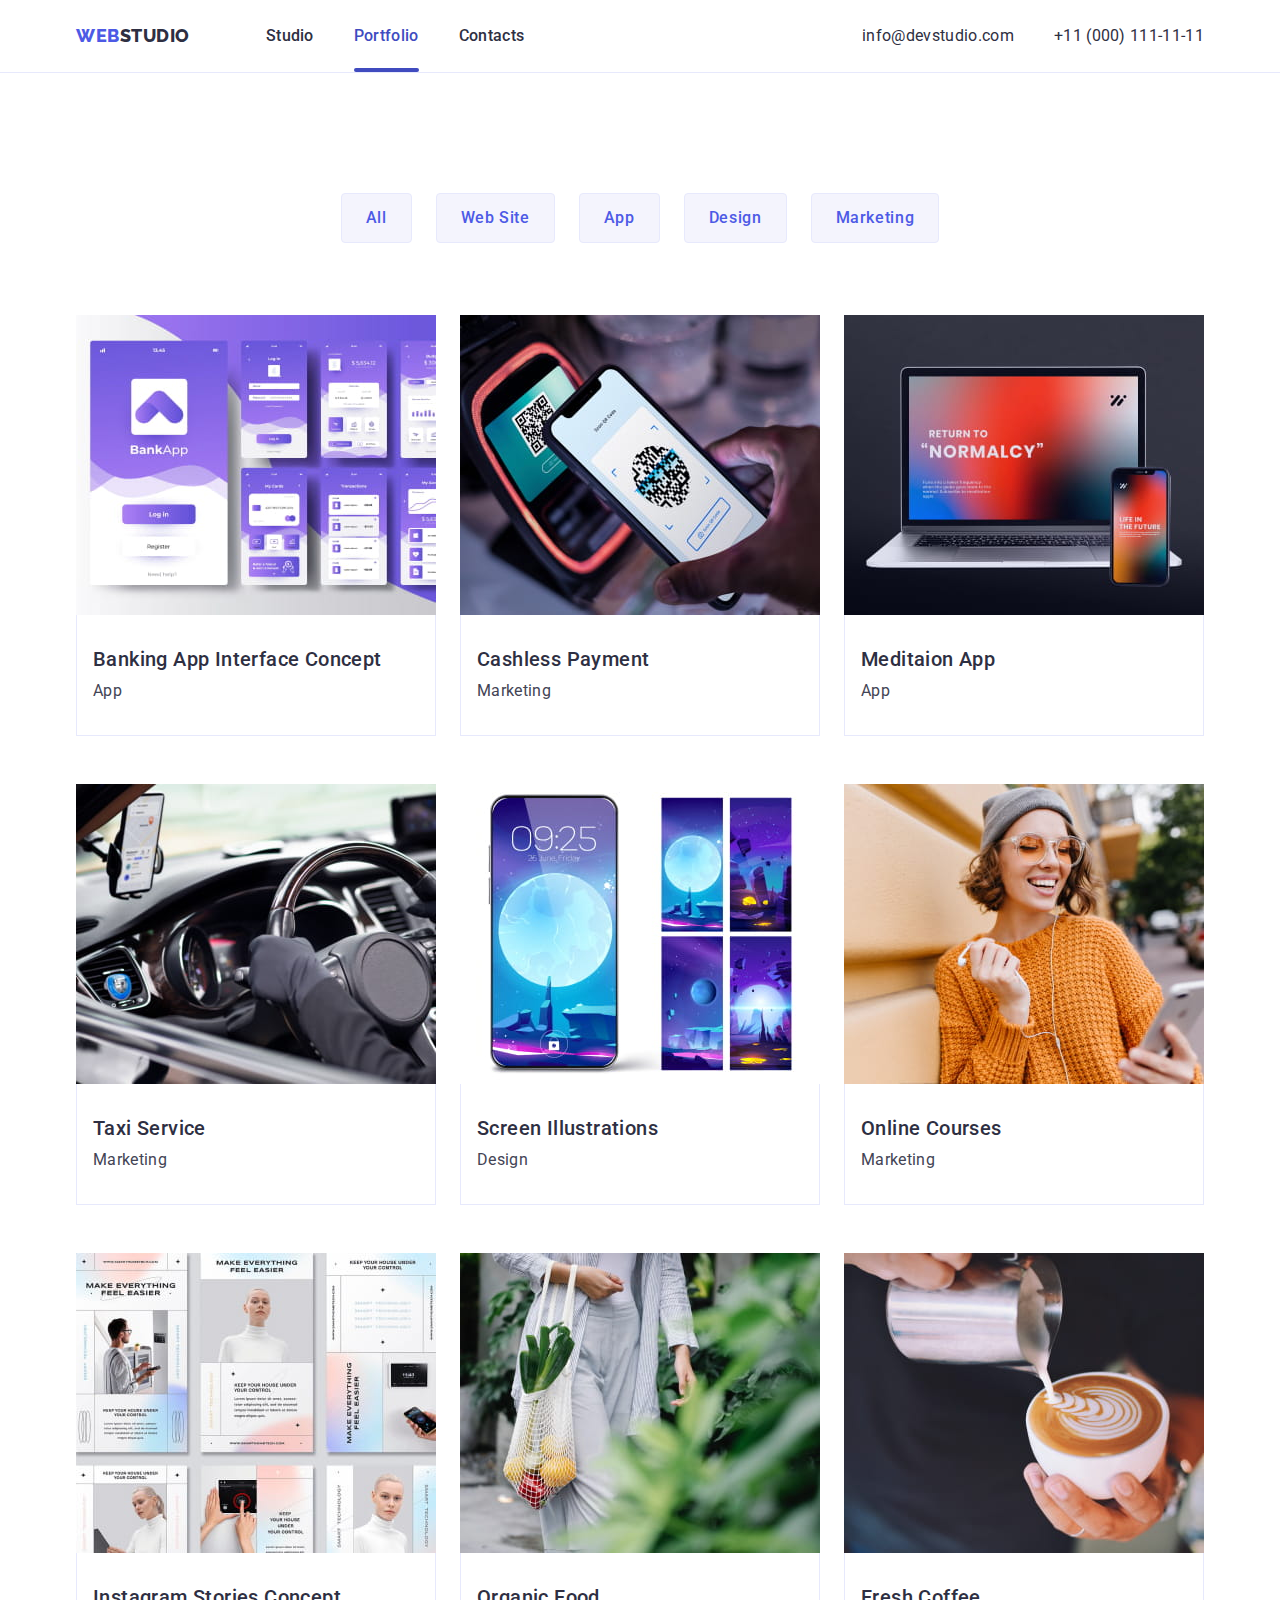
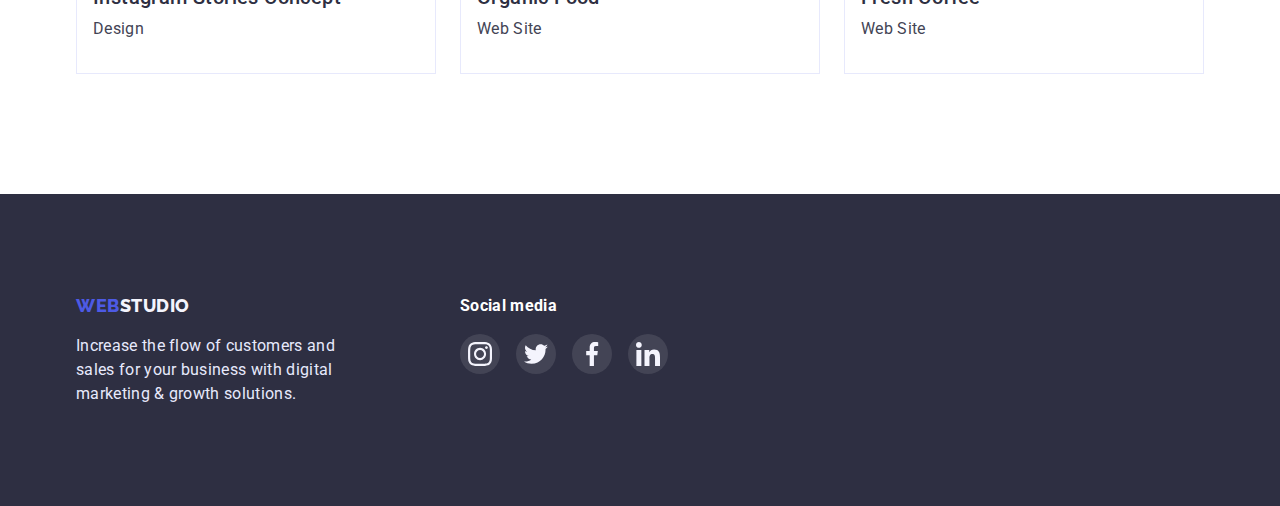
==== portfolio.html @ 81b615f2 "Initial commit" ====
<!DOCTYPE html>
<html lang="en">
  <head>
    <meta charset="UTF-8" />
    <meta http-equiv="X-UA-Compatible" content="IE=edge" />
    <meta name="viewport" content="width=device-width, initial-scale=1.0" />
    <title>WebStudio</title>
    <link rel="preconnect" href="https://fonts.googleapis.com" />
    <link rel="preconnect" href="https://fonts.gstatic.com" crossorigin />
    <link
      href="https://fonts.googleapis.com/css2?family=Raleway:wght@800&family=Roboto:wght@400;500;700;900&display=swap"
      rel="stylesheet"
    />
    <link
      rel="stylesheet"
      href="https://cdnjs.cloudflare.com/ajax/libs/modern-normalize/1.1.0/modern-normalize.min.css"
    />
    <link rel="stylesheet" href="./сss/styles.css" />
  </head>
  <body>
    <header class="header-portfolio">
      <div class="container main-nav">
        <nav class="header-nav main-nav">
          <a href="./index.html" class="header-logo"
            >Web<span class="header-logo-rside">Studio</span></a
          >
          <ul class="header-list list">
            <li class="header-list item">
              <a class="header-link link" href="./index.html">Studio</a>
            </li>
            <li class="header-list item">
              <a class="header-link link current" href="./portfolio.html"
                >Portfolio</a
              >
            </li>
            <li class="header-list item">
              <a class="header-link link" href="">Contacts</a>
            </li>
          </ul>
        </nav>
        <address>
          <ul class="header-list-auth list">
            <li class="header-list-auth item">
              <a class="header-contacts" href="mailto:info@devstudio.com"
                >info@devstudio.com</a
              >
            </li>
            <li class="header-list-auth item">
              <a class="header-contacts" href="tel:+110001111111"
                >+11 (000) 111-11-11</a
              >
            </li>
          </ul>
        </address>
      </div>
    </header>
    <main class="portfolio-padding-zero">
      <section class="section portfolio-section">
        <div class="container">
          <h1 class="visually-hidden"></h1>
          <ul class="buttons list">
            <li><button type="button" class="buttons-filter">All</button></li>
            <li>
              <button type="button" class="buttons-filter">Web Site</button>
            </li>
            <li><button type="button" class="buttons-filter">App</button></li>
            <li>
              <button type="button" class="buttons-filter">Design</button>
            </li>
            <li>
              <button type="button" class="buttons-filter">Marketing</button>
            </li>
          </ul>
          <ul class="portfolio-images-list list">
            <li class="portfolio-images-block">
              <a href="" class="portfolio-images-link">
                <div class="overlay">
                  <img
                    class="image-fix"
                    src="./images/app-interface.jpg"
                    alt="App Interface"
                    width="360"
                    height="300"
                  />
                  <p class="overlay-text">
                    14 Stylish and User-Friendly App Design Concepts · Task
                    Manager App · Calorie Tracker App · Exotic Fruit Ecommerce
                    App · Cloud Storage App
                  </p>
                </div>
                <div class="portfolio-images-motion">
                  <h3 class="portfolio-images-miniheader">
                    Banking App Interface Concept
                  </h3>
                  <p class="portfolio-images-text">App</p>
                </div>
              </a>
            </li>
            <li class="portfolio-images-block">
              <a href="" class="portfolio-images-link">
                <div class="overlay">
                  <img
                    class="image-fix"
                    src="./images/payment.jpg"
                    alt="Cashless Payment"
                    width="360"
                    height="300"
                  />
                  <p class="overlay-text">
                    14 Stylish and User-Friendly App Design Concepts · Task
                    Manager App · Calorie Tracker App · Exotic Fruit Ecommerce
                    App · Cloud Storage App
                  </p>
                </div>
                <div class="portfolio-images-motion">
                  <h3 class="portfolio-images-miniheader">Cashless Payment</h3>
                  <p class="portfolio-images-text">Marketing</p>
                </div>
              </a>
            </li>
            <li class="portfolio-images-block">
              <a href="" class="portfolio-images-link">
                <div class="overlay">
                  <img
                    class="image-fix"
                    src="./images/meditation-app.jpg"
                    alt="Meditaion App"
                    width="360"
                    height="300"
                  />
                  <p class="overlay-text">
                    14 Stylish and User-Friendly App Design Concepts · Task
                    Manager App · Calorie Tracker App · Exotic Fruit Ecommerce
                    App · Cloud Storage App
                  </p>
                </div>
                <div class="portfolio-images-motion">
                  <h3 class="portfolio-images-miniheader">Meditaion App</h3>
                  <p class="portfolio-images-text">App</p>
                </div>
              </a>
            </li>
            <li class="portfolio-images-block">
              <a href="" class="portfolio-images-link">
                <div class="overlay">
                  <img
                    class="image-fix"
                    src="./images/taxi-service.jpg"
                    alt="Taxi Service"
                    width="360"
                    height="300"
                  />
                  <p class="overlay-text">
                    14 Stylish and User-Friendly App Design Concepts · Task
                    Manager App · Calorie Tracker App · Exotic Fruit Ecommerce
                    App · Cloud Storage App
                  </p>
                </div>
                <div class="portfolio-images-motion">
                  <h3 class="portfolio-images-miniheader">Taxi Service</h3>
                  <p class="portfolio-images-text">Marketing</p>
                </div>
              </a>
            </li>
            <li class="portfolio-images-block">
              <a href="" class="portfolio-images-link">
                <div class="overlay">
                  <img
                    class="image-fix"
                    src="./images/screenshots.jpg"
                    alt="Screen Illustrations"
                    width="360"
                    height="300"
                  />
                  <p class="overlay-text">
                    14 Stylish and User-Friendly App Design Concepts · Task
                    Manager App · Calorie Tracker App · Exotic Fruit Ecommerce
                    App · Cloud Storage App
                  </p>
                </div>
                <div class="portfolio-images-motion">
                  <h3 class="portfolio-images-miniheader">
                    Screen Illustrations
                  </h3>
                  <p class="portfolio-images-text">Design</p>
                </div>
              </a>
            </li>
            <li class="portfolio-images-block">
              <a href="" class="portfolio-images-link">
                <div class="overlay">
                  <img
                    class="image-fix"
                    src="./images/courses.jpg"
                    alt="Online Courses"
                    width="360"
                    height="300"
                  />
                  <p class="overlay-text">
                    14 Stylish and User-Friendly App Design Concepts · Task
                    Manager App · Calorie Tracker App · Exotic Fruit Ecommerce
                    App · Cloud Storage App
                  </p>
                </div>
                <div class="portfolio-images-motion">
                  <h3 class="portfolio-images-miniheader">Online Courses</h3>
                  <p class="portfolio-images-text">Marketing</p>
                </div>
              </a>
            </li>
            <li class="portfolio-images-block">
              <a href="" class="portfolio-images-link">
                <div class="overlay">
                  <img
                    class="image-fix"
                    src="./images/instagram.jpg"
                    alt="Instagram Stories Concept"
                    width="360"
                    height="300"
                  />
                  <p class="overlay-text">
                    14 Stylish and User-Friendly App Design Concepts · Task
                    Manager App · Calorie Tracker App · Exotic Fruit Ecommerce
                    App · Cloud Storage App
                  </p>
                </div>
                <div class="portfolio-images-motion">
                  <h3 class="portfolio-images-miniheader">
                    Instagram Stories Concept
                  </h3>
                  <p class="portfolio-images-text">Design</p>
                </div>
              </a>
            </li>
            <li class="portfolio-images-block">
              <a href="" class="portfolio-images-link">
                <div class="overlay">
                  <img
                    class="image-fix"
                    src="./images/food.jpg"
                    alt="Organic Food"
                    width="360"
                    height="300"
                  />
                  <p class="overlay-text">
                    14 Stylish and User-Friendly App Design Concepts · Task
                    Manager App · Calorie Tracker App · Exotic Fruit Ecommerce
                    App · Cloud Storage App
                  </p>
                </div>
                <div class="portfolio-images-motion">
                  <h3 class="portfolio-images-miniheader">Organic Food</h3>
                  <p class="portfolio-images-text">Web Site</p>
                </div>
              </a>
            </li>
            <li class="portfolio-images-block">
              <a href="" class="portfolio-images-link">
                <div class="overlay">
                  <img
                    class="image-fix"
                    src="./images/coffee.jpg"
                    alt="Fresh Coffee"
                    width="360"
                    height="300"
                  />
                  <p class="overlay-text">
                    14 Stylish and User-Friendly App Design Concepts · Task
                    Manager App · Calorie Tracker App · Exotic Fruit Ecommerce
                    App · Cloud Storage App
                  </p>
                </div>
                <div class="portfolio-images-motion">
                  <h3 class="portfolio-images-miniheader">Fresh Coffee</h3>
                  <p class="portfolio-images-text">Web Site</p>
                </div>
              </a>
            </li>
          </ul>
        </div>
      </section>
    </main>
    <footer class="footer-background">
      <div class="container footer-flex">
        <div>
          <a href="./index.html" class="footer-logo"
            >Web<span class="footer-logo-rside">Studio</span></a
          >
          <p class="footer-text">
            Increase the flow of customers and sales for your business with
            digital marketing & growth solutions.
          </p>
        </div>
        <div class="footer-social">
          <h3 class="footer-list-header">Social media</h3>
          <ul class="footer-social-list list">
            <li>
              <a
                class="footer-social-list-item"
                href="https://www.instagram.com/"
                target="_blank"
                ><svg width="24" height="24" class="footer-icon-item">
                  <use href="./images/icons.svg#icon-instagram"></use></svg
              ></a>
            </li>
            <li>
              <a
                class="footer-social-list-item"
                href="https://twitter.com/"
                target="_blank"
              >
                <svg width="24" height="24" class="footer-icon-item">
                  <use href="./images/icons.svg#icon-twitter"></use>
                </svg>
              </a>
            </li>
            <li>
              <a
                class="footer-social-list-item"
                href="https://uk-ua.facebook.com/"
                target="_blank"
              >
                <svg width="24" height="24" class="footer-icon-item">
                  <use href="./images/icons.svg#icon-facebook"></use></svg
              ></a>
            </li>
            <li>
              <a
                class="footer-social-list-item"
                href="https://ua.linkedin.com/"
                target="_blank"
              >
                <svg width="24" height="24" class="footer-icon-item">
                  <use href="./images/icons.svg#icon-linkedin"></use></svg
              ></a>
            </li>
          </ul>
        </div>
      </div>
    </footer>
  </body>
</html>
---- сss/styles.css ----
:root {
  --accent-color: #404bbf;
  --common-color: #2e2f42;
  --white-color: #ffffff;
  --logo-n-button-color: #4d5ae5;
  --diff-text-color: #434455;
  --our-team-background: #f4f4fd;
  --footer-text: #e7e9fc;
  --border-color: #8e8f99;
  --footer-hover: #31d0aa;
  --modal-background: #fcfcfc;
  --cubic: cubic-bezier(0.4, 0, 0.2, 1);
}

body {
  font-family: Roboto, sans-serif;
  background-color: var(--white-color);
  color: var(--common-color);
}

.container {
  width: 1158px;
  padding-left: 15px;
  padding-right: 15px;
  margin: 0 auto;
}

.section {
  padding-top: 120px;
  padding-bottom: 120px;
}

.header-logo,
.footer-logo {
  font-family: 'Raleway';
  font-weight: 800;
  font-size: 18px;
  line-height: 1.33;
  text-transform: uppercase;
  text-decoration: none;
  letter-spacing: 0.03em;
  color: var(--logo-n-button-color);
}

.list {
  list-style: none;
  margin-top: 0;
  margin-bottom: 0;
}

.main-nav {
  display: flex;
  align-items: center;
  justify-content: space-between;
}

.header,
.header-portfolio {
  padding-top: 24px;
  padding-bottom: 24px;
}

.header-list {
  display: flex;
  padding: 0;
  gap: 40px;
}

.header-logo {
  margin-right: 76px;
}

.header-list-auth {
  display: flex;
  padding: 0;
}

.header-list-auth .item + .item {
  margin-left: 40px;
}

.header-logo-rside {
  color: var(--common-color);
}

.header-portfolio {
  border-bottom: 1px solid #e7e9fc;
}

.link {
  display: block;
  text-decoration: none;
  font-weight: 500;
  font-size: 16px;
  line-height: 1.5;
  letter-spacing: 0.02em;

  color: var(--common-color);
  transition: color 250ms var(--cubic);
}

.header-contacts {
  text-decoration: none;
  font-style: normal;
  font-weight: 400;
  font-size: 16px;
  line-height: 1.5;
  letter-spacing: 0.02em;

  color: var(--contacts-color);
  transition: color 250ms var(--cubic);
}

.link:hover,
.link:focus,
.link.current {
  color: var(--accent-color);
  transition: color 250ms var(--cubic);
}

.header-contacts:hover,
.header-contacts:focus {
  color: var(--accent-color);
  transition: color 250ms var(--cubic);
}

.hero-section-background {
  background-color: var(#2e2f42);
  margin-top: 0;
  margin-bottom: 0;
  padding-top: 188px;
  padding-bottom: 188px;
}

.hero-section-header {
  font-weight: 700;
  font-size: 56px;
  line-height: calc(60 / 56);
  text-align: center;
  letter-spacing: 0.02em;
  margin-top: 0;
  margin-bottom: 48px;

  color: var(--white-color);
}

.hero-section-button {
  display: inline-block;
  min-width: 105px;
  min-height: 24px;
  cursor: pointer;
  padding: 16px 32px;

  box-shadow: 0px 4px 4px rgba(0, 0, 0, 0.15);
  border-radius: 4px;

  border-color: var(--logo-n-button-color);
  background-color: var(--logo-n-button-color);

  transition: background-color 250ms var(--cubic),
    border-color 250ms var(--cubic), box-shadow 250ms var(--cubic);
}

.hero-section-button:hover {
  background-color: var(--accent-color);
  border-color: var(--accent-color);
  transition: background-color 250ms var(--cubic),
    border-color 250ms var(--cubic);

  animation: headShake;
  animation-duration: 1s;
}

.hero-section-button.text {
  font-family: 'Roboto';
  font-weight: 500;
  font-size: 16px;
  line-height: 1.5;
  letter-spacing: 0.04em;

  margin: 0 auto;
  display: block;
  text-align: center;

  color: var(--white-color);
}

/*Приховані заголовки*/
.visually-hidden {
  position: absolute;
  white-space: nowrap;
  width: 1px;
  height: 1px;
  overflow: hidden;
  border: 0;
  padding: 0;
  clip: rect(0 0 0 0);
  clip-path: inset(50%);
  margin: -1px;
}

.features-section-list {
  display: flex;
  flex-wrap: wrap;
  padding: 0;
  gap: 24px;
}

.features-section-list-item {
  width: 264px;
}

.features-section-list-item:nth-child(4n) {
  margin-right: 0;
}

.features-section-miniheader {
  font-weight: 500;
  font-size: 20px;
  line-height: calc(24 / 20);
  letter-spacing: 0.02em;
  margin-bottom: 8px;
  margin-top: 8px;

  color: var(--common-color);
}

.features-section-miniheader-text {
  font-size: 16px;
  line-height: 1.5;
  letter-spacing: 0.02em;
  margin-bottom: 0;
  margin-top: 0;

  color: var(--diff-text-color);
}

.services-section-header,
.team-section-header {
  font-weight: 700;
  font-size: 36px;
  line-height: calc(40 / 36);

  text-align: center;
  letter-spacing: 0.02em;
  text-transform: capitalize;
  margin: 0;

  color: var(--common-color);
}

.services-section {
  padding-top: 0;
}

.services-section-header {
  margin-bottom: 72px;
}

.services-section-photos {
  display: flex;
  flex-wrap: wrap;
  justify-content: space-between;
  padding: 0;
}

.services-section-photos-item {
  width: 360px;
}

.team-section-header {
  margin-bottom: 72px;
  margin-top: 0;
}

.team-section {
  background-color: var(--our-team-background);
  margin-bottom: 0;
  margin-top: 0;
}

.team-section-list {
  display: flex;
  flex-wrap: wrap;
  justify-content: space-between;
  padding: 0;
}

.team-section-list-block {
  width: 264px;
  height: 428px;

  background-color: var(--white-color);

  box-shadow: 0px 1px 6px rgba(46, 47, 66, 0.08),
    0px 1px 1px rgba(46, 47, 66, 0.16), 0px 2px 1px rgba(46, 47, 66, 0.08);
  border-radius: 0px 0px 4px 4px;
}

.team-section-name {
  font-weight: 500;
  font-size: 20px;
  line-height: calc(24 / 20);
  text-align: center;
  letter-spacing: 0.02em;
  margin-bottom: 0;
  margin-top: 32px;

  color: var(--common-color);
}

.team-section-position {
  font-size: 16px;
  line-height: 1.5;
  text-align: center;
  letter-spacing: 0.02em;
  margin-bottom: 0;
  margin-top: 8px;

  color: var(--diff-text-color);
}

.team-section-list {
  margin-top: 0;
  margin-bottom: 0;
}

.footer-background {
  background-color: var(--common-color);
  margin-bottom: 0;
  margin-top: 0;
  padding-top: 100px;
  padding-bottom: 100px;
}

.footer-logo-rside {
  color: var(--our-team-background);
}

.footer-text {
  width: 264px;
  font-size: 16px;
  line-height: 1.5;
  letter-spacing: 0.02em;
  margin-bottom: 0;
  margin-top: 16px;

  color: var(--footer-text);
}

.footer-logo {
  margin-bottom: 0;
  margin-top: 0;
}

/*Portfolio*/

.buttons {
  display: flex;
  justify-content: center;
  gap: 24px;
  padding: 0;
  margin-bottom: 72px;
  margin-top: 0;
}

.buttons-filter {
  cursor: pointer;
  font-weight: 500;
  font-size: 16px;
  line-height: 1.5;
  text-align: center;
  letter-spacing: 0.04em;
  min-width: 24px;
  padding: 12px 24px;

  color: var(--logo-n-button-color);
  background-color: var(--our-team-background);
  border: 1px solid var(--footer-text);
  border-radius: 4px;

  transition: color 250ms var(--cubic), background-color 250ms var(--cubic),
    border 250ms var(--cubic);
}

.buttons-filter:hover {
  background-color: var(--accent-color);
  border-color: var(--accent-color);
  color: var(--white-color);

  box-shadow: 0px 3px 1px rgba(0, 0, 0, 0.1), 0px 2px 1px rgba(0, 0, 0, 0.08),
    0px 2px 2px rgba(0, 0, 0, 0.12);
  border-radius: 4px;

  transition: background-color 250ms var(--cubic),
    border-color 250ms var(--cubic), box-shadow 250ms var(--cubic);
}

.portfolio-images-list {
  display: flex;
  flex-wrap: wrap;
  padding: 0;
  gap: 48px 24px;
}

.portfolio-images-motion {
  margin-top: 0;
  margin-bottom: 0;
  padding-top: 32px;
  padding-left: 16px;
  padding-bottom: 32px;
  border-top: none;
  border-bottom: 1px solid var(--footer-text);
  border-left: 1px solid var(--footer-text);
  border-right: 1px solid var(--footer-text);
}

.portfolio-images-block {
  width: 360px;
  height: 100%;
  margin-top: 0;
  margin-bottom: 0;
  background-color: var(--white-color);
}

.image-fix {
  display: block;
  max-width: 100%;
  height: auto;
}

.portfolio-images-miniheader {
  font-weight: 500;
  font-size: 20px;
  line-height: calc(24 / 20);
  letter-spacing: 0.02em;
  margin-bottom: 0;
  margin-top: 0;

  color: var(--common-color);
}

.portfolio-images-text {
  font-size: 16px;
  line-height: 24px;
  letter-spacing: 0.02em;
  margin-bottom: 0;
  margin-top: 8px;

  color: var(--diff-text-color);
}

/*Images and svg*/

.background-image {
  max-width: 1440px;
  height: 600px;
  margin-left: auto;
  margin-right: auto;
  background-image: linear-gradient(
      to right,
      rgba(46, 47, 66, 0.7),
      rgba(46, 47, 66, 0.7)
    ),
    url('../images/people-office.jpg');
  background-repeat: no-repeat;
  background-position: center;
  background-size: cover;
}

.features-icon {
  display: flex;
  flex-direction: column;
  justify-content: center;
  align-items: center;
  height: 112px;
  width: 264px;
  background-color: var(--our-team-background);
  border: none;
  border-radius: 4px;
}

.social-list {
  display: flex;
  justify-content: center;
  align-items: center;
  padding: 0;
  gap: 24px;
  margin-top: 8px;
  margin-bottom: 32px;
}

.social-list-item {
  display: flex;
  justify-content: center;
  align-items: center;
  width: 40px;
  height: 40px;
  padding: 0;
  margin: 0;
  background-color: var(--logo-n-button-color);
  background-position: center;
  border-radius: 50%;
  transition: background-color 250ms var(--cubic);
}

.icon-item {
  fill: currentColor;
}

.social-list-item:hover,
.social-list-item:focus {
  background-color: var(--accent-color);
  transition: background-color 250ms var(--cubic);
}

.companies-section {
  padding-top: 130px;
}

.companies-header {
  text-align: center;
  font-weight: 700;
  font-size: 36px;
  line-height: calc(40 / 36);
  letter-spacing: 0.02em;
  margin: 0;
  margin-bottom: 72px;
  text-transform: capitalize;

  color: var(--common-color);
}

.companies-list {
  display: flex;
  flex-direction: row;
  padding: 0;
  gap: 24px;
}

.companies-list-item {
  width: 168px;
  height: 88px;
}

.companies-link {
  display: flex;
  justify-content: center;
  align-items: center;
  width: 100%;
  height: 100%;
  margin: 0;
  padding: 0;
  border: 1px solid var(--border-color);
  border-radius: 4px;

  color: var(--border-color);
  transition: border 250ms var(--cubic), color 250ms var(--cubic);
}

.companies-icon {
  fill: currentColor;
  transition: fill 250ms var(--cubic);
}

.companies-link:hover,
.companies-link:focus {
  border: 1px solid var(--accent-color);
  transition: border 250ms var(--cubic);
}

.companies-icon:hover,
.companies-icon:focus {
  fill: var(--accent-color);
  transition: fill 250ms var(--cubic);
}

.footer-list-header {
  font-size: 16px;
  line-height: 1.5;
  letter-spacing: 0.02em;
  margin: 0;
  margin-bottom: 16px;

  color: var(--white-color);
}

.footer-social-list {
  display: flex;
  padding: 0;
  gap: 16px;
}

.footer-social-list-item {
  display: flex;
  justify-content: center;
  align-items: center;
  width: 40px;
  height: 40px;
  padding: 0;
  margin: 0;
  background-color: rgba(255, 255, 255, 0.1);
  background-position: center;
  border-radius: 50%;
  transition: background-color 250ms var(--cubic);
}

.footer-icon-item {
  fill: currentColor;
}

.footer-social-list-item:hover,
.footer-social-list-item:focus {
  background-color: var(--footer-hover);
  transition: background-color 250ms var(--cubic);
}

.footer-flex {
  display: flex;
  flex-direction: row;
  gap: 120px;
}

.portfolio-images-link:hover,
.portfolio-images-link:focus {
  box-shadow: 0px 1px 6px rgba(46, 47, 66, 0.08),
    0px 1px 1px rgba(46, 47, 66, 0.16), 0px 2px 1px rgba(46, 47, 66, 0.08);
  transition: box-shadow 250ms var(--cubic);
}

.portfolio-images-link {
  display: block;
  text-decoration: none;
}

/* Animation & backdrop */

.backdrop {
  position: fixed;
  top: 0;
  left: 0;
  width: 100%;
  height: 100%;
  background-color: rgba(46, 47, 66, 0.4);

  opacity: 1;
  transition: opacity 250ms var(--cubic);
}

.backdrop.is-hidden {
  opacity: 0;
  pointer-events: none;
}

.backdrop.is-hidden.modal {
  transform: translate(-50%, -50%) scale(0.9);
}

.modal {
  position: absolute;
  top: 50%;
  left: 50%;
  min-width: 408px;
  min-height: 576px;
  background-color: var(--modal-background);
  box-shadow: 0px 1px 1px rgba(0, 0, 0, 0.14), 0px 1px 3px rgba(0, 0, 0, 0.12),
    0px 2px 1px rgba(0, 0, 0, 0.2);
  border-radius: 4px;

  transform: translate(-50%, -50%) scale(1);
  transition: transform 250ms var(--cubic);
}

.current {
  position: relative;
}

.current::after {
  content: '';
  position: absolute;
  left: 0;
  bottom: -24px;

  display: block;
  width: 100%;
  height: 4px;
  background-color: var(--accent-color);
  border-radius: 2px;

  transition: transform 250ms var(--cubic);
}

.current:hover::after {
  transform: scaleX(1.15);
  transition: transform 250ms var(--cubic);
}

.overlay {
  position: relative;
  overflow: hidden;
}

.overlay-text {
  position: absolute;
  top: 0;
  left: 0;
  width: 100%;
  height: 100%;
  margin: 0;
  padding: 40px 32px 164px 32px;

  font-weight: 400;
  font-size: 16px;
  line-height: 1.5;
  letter-spacing: 0.02em;
  color: var(--our-team-background);
  background-color: var(--logo-n-button-color);

  transform: translateY(100%);
  transition: transform 250ms var(--cubic);
}

.portfolio-images-block:hover .overlay-text {
  transform: translateY(0%);
}

.modal-button {
  position: absolute;
  right: 24px;
  top: 24px;

  display: flex;
  justify-content: center;
  align-items: center;
  width: 24px;
  height: 24px;
  cursor: pointer;
  background-color: var(--footer-text);
  background-position: center;
  border: 1px solid rgba(0, 0, 0, 0.1);
  border-radius: 50%;
}
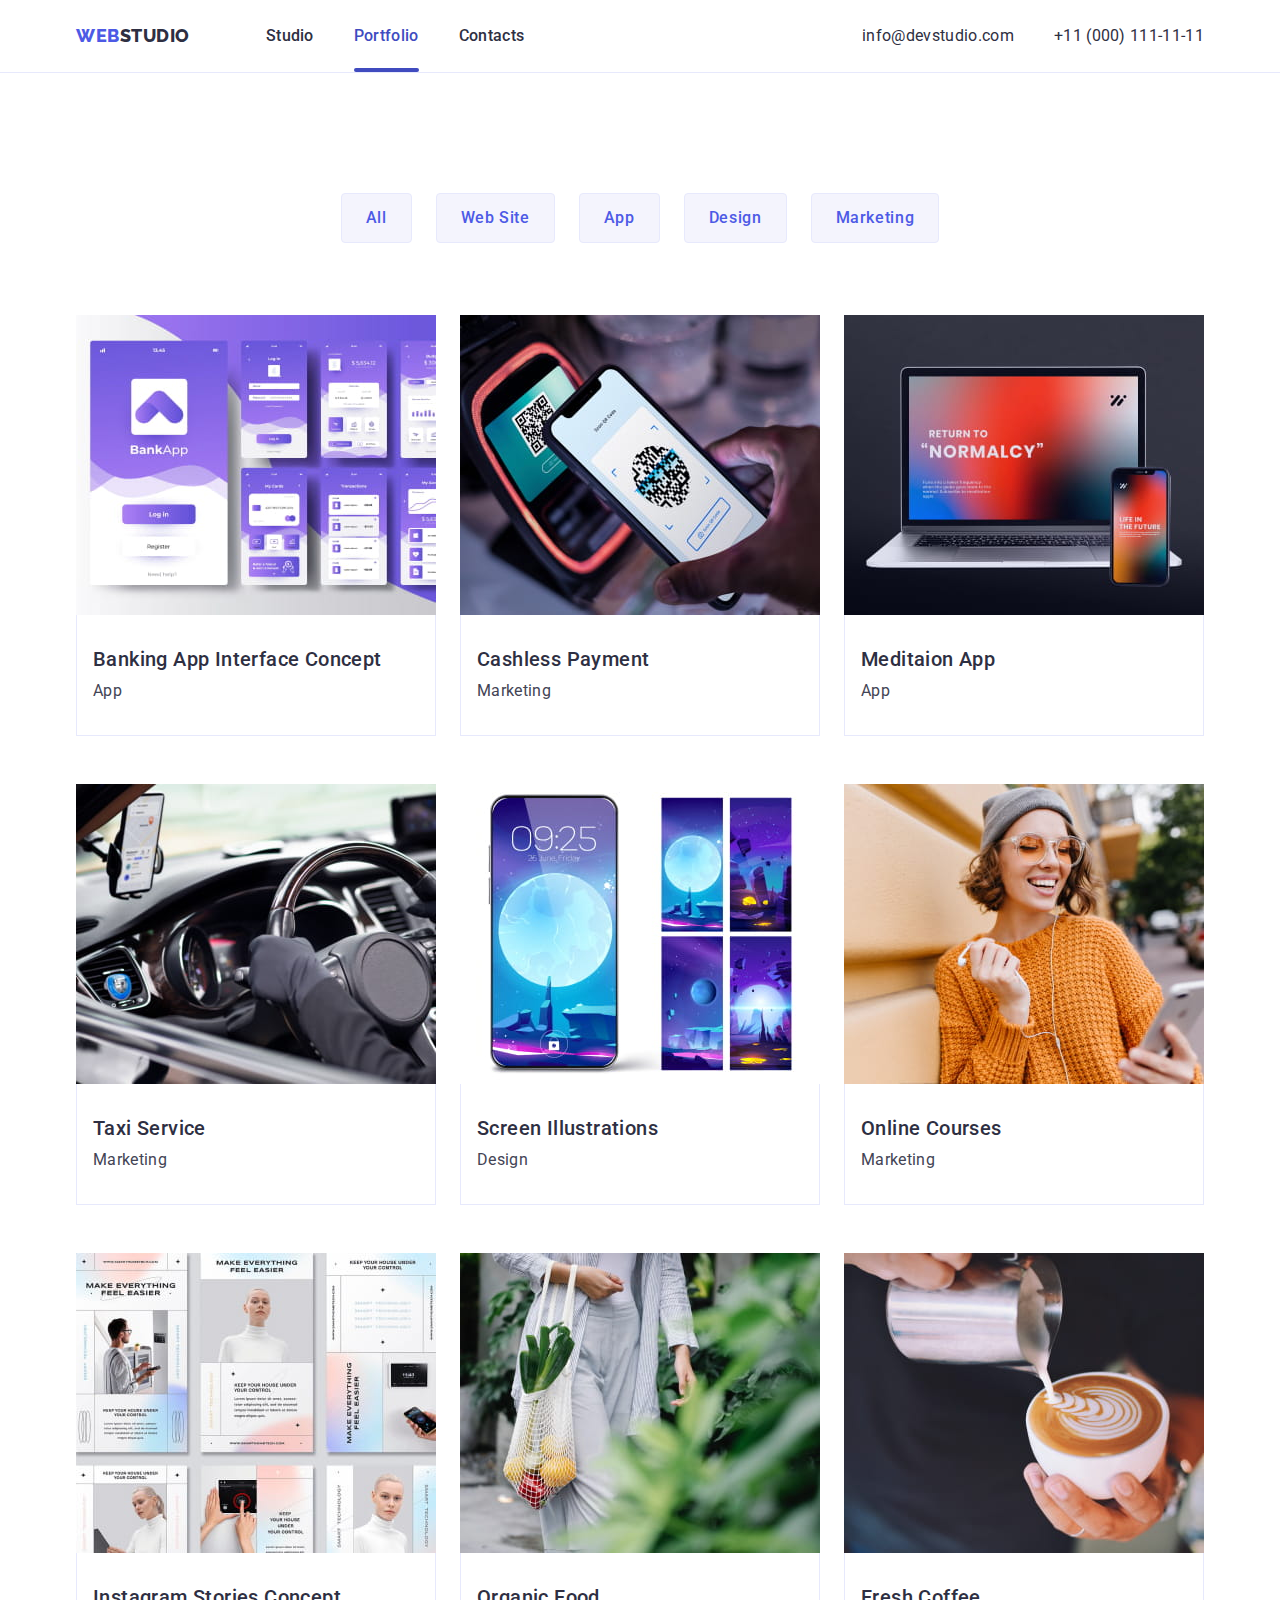
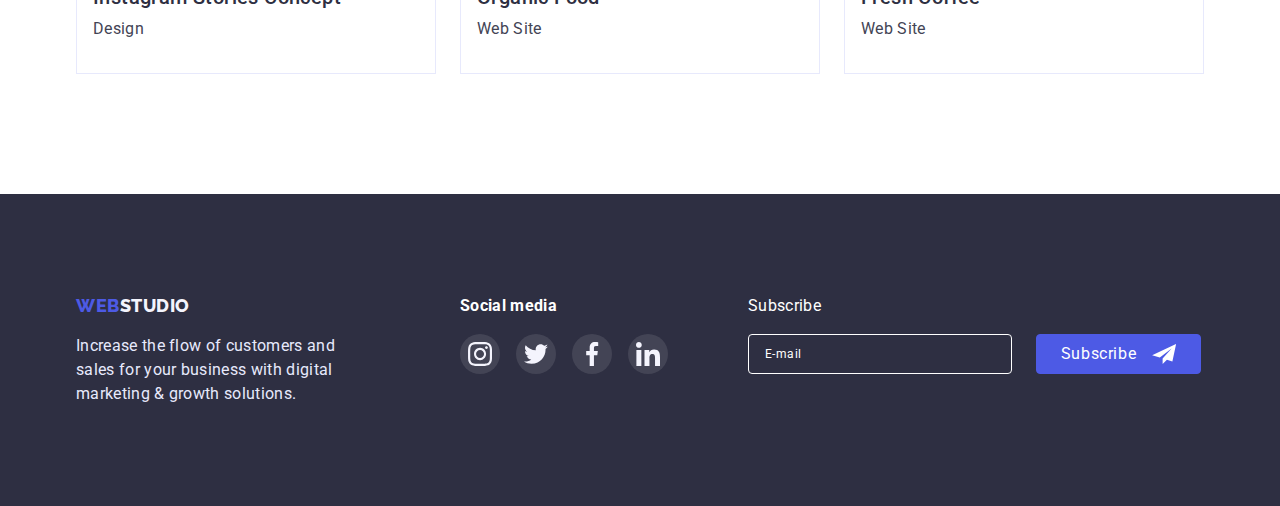
==== commit 72d17c16: "upd 1.2" ====
--- a/portfolio.html
+++ b/portfolio.html
@@ -291,50 +291,69 @@
             digital marketing & growth solutions.
           </p>
         </div>
-        <div class="footer-social">
-          <h3 class="footer-list-header">Social media</h3>
-          <ul class="footer-social-list list">
-            <li>
-              <a
-                class="footer-social-list-item"
-                href="https://www.instagram.com/"
-                target="_blank"
-                ><svg width="24" height="24" class="footer-icon-item">
-                  <use href="./images/icons.svg#icon-instagram"></use></svg
-              ></a>
-            </li>
-            <li>
-              <a
-                class="footer-social-list-item"
-                href="https://twitter.com/"
-                target="_blank"
-              >
-                <svg width="24" height="24" class="footer-icon-item">
-                  <use href="./images/icons.svg#icon-twitter"></use>
+        <div class="footer-gap-fix">
+          <div class="footer-social">
+            <h3 class="footer-list-header">Social media</h3>
+            <ul class="footer-social-list list">
+              <li>
+                <a
+                  class="footer-social-list-item"
+                  href="https://www.instagram.com/"
+                  target="_blank"
+                  ><svg width="24" height="24" class="footer-icon-item">
+                    <use href="./images/icons.svg#icon-instagram"></use></svg
+                ></a>
+              </li>
+              <li>
+                <a
+                  class="footer-social-list-item"
+                  href="https://twitter.com/"
+                  target="_blank"
+                >
+                  <svg width="24" height="24" class="footer-icon-item">
+                    <use href="./images/icons.svg#icon-twitter"></use>
+                  </svg>
+                </a>
+              </li>
+              <li>
+                <a
+                  class="footer-social-list-item"
+                  href="https://uk-ua.facebook.com/"
+                  target="_blank"
+                >
+                  <svg width="24" height="24" class="footer-icon-item">
+                    <use href="./images/icons.svg#icon-facebook"></use></svg
+                ></a>
+              </li>
+              <li>
+                <a
+                  class="footer-social-list-item"
+                  href="https://ua.linkedin.com/"
+                  target="_blank"
+                >
+                  <svg width="24" height="24" class="footer-icon-item">
+                    <use href="./images/icons.svg#icon-linkedin"></use></svg
+                ></a>
+              </li>
+            </ul>
+          </div>
+          <div class="footer-form">
+            <p class="footer-form-header">Subscribe</p>
+            <form class="footer-email">
+              <input
+                type="email"
+                name="email"
+                placeholder="E-mail"
+                class="email-form"
+              />
+              <button type="submit" class="footer-form-button">
+                <span class="footer-form-button-text">Subscribe</span>
+                <svg width="24" height="20" class="footer-form-button-icon">
+                  <use href="./images/icons.svg#icon-telegram-sub"></use>
                 </svg>
-              </a>
-            </li>
-            <li>
-              <a
-                class="footer-social-list-item"
-                href="https://uk-ua.facebook.com/"
-                target="_blank"
-              >
-                <svg width="24" height="24" class="footer-icon-item">
-                  <use href="./images/icons.svg#icon-facebook"></use></svg
-              ></a>
-            </li>
-            <li>
-              <a
-                class="footer-social-list-item"
-                href="https://ua.linkedin.com/"
-                target="_blank"
-              >
-                <svg width="24" height="24" class="footer-icon-item">
-                  <use href="./images/icons.svg#icon-linkedin"></use></svg
-              ></a>
-            </li>
-          </ul>
+              </button>
+            </form>
+          </div>
         </div>
       </div>
     </footer>
--- a/сss/styles.css
+++ b/сss/styles.css
@@ -575,7 +575,8 @@
   transition: fill 250ms var(--cubic);
 }
 
-.footer-list-header {
+.footer-list-header,
+.footer-form-header {
   font-size: 16px;
   line-height: 1.5;
   letter-spacing: 0.02em;
@@ -739,4 +740,246 @@
   background-position: center;
   border: 1px solid rgba(0, 0, 0, 0.1);
   border-radius: 50%;
-}
+
+  transition: background-color 250ms var(--cubic), border 250ms var(--cubic),
+    fill 250ms var(--cubic);
+}
+
+/* Elements and form validation */
+
+.modal-button:hover,
+.modal-button:focus {
+  background-color: var(--accent-color);
+  border: 1px solid var(--accent-color);
+  fill: var(--white-color);
+}
+
+.footer-gap-fix {
+  display: flex;
+  gap: 80px;
+}
+
+.footer-email {
+  display: flex;
+  gap: 24px;
+}
+
+.footer-form-button {
+  display: flex;
+  justify-content: center;
+  align-items: center;
+  gap: 16px;
+  min-width: 165px;
+  min-height: 40px;
+  margin: 0;
+  padding: 0;
+
+  font-size: 16px;
+  line-height: 1.5;
+  letter-spacing: 0.04em;
+  color: var(--white-color);
+  cursor: pointer;
+
+  background-color: var(--logo-n-button-color);
+  border: 1px solid var(--logo-n-button-color);
+  border-radius: 4px;
+
+  transition: background-color 250ms var(--cubic),
+    border-color 250ms var(--cubic);
+}
+
+.footer-form-button:hover,
+.footer-form-button:focus {
+  background-color: var(--accent-color);
+  border-color: var(--accent-color);
+}
+
+.email-form {
+  min-width: 264px;
+  min-height: 40px;
+  padding: 0;
+  padding-left: 16px;
+
+  outline: none;
+  background-color: var(--common-color);
+  border: 1px solid var(--white-color);
+  border-radius: 4px;
+
+  font-size: 12px;
+  line-height: 2;
+  letter-spacing: 0.04em;
+
+  transition: border-color 250ms var(--cubic);
+}
+
+.email-form::placeholder {
+  color: var(--white-color);
+}
+
+.email-form:hover,
+.email-form:focus {
+  border-color: var(--logo-n-button-color);
+}
+
+.footer-email input {
+  color: var(--white-color);
+}
+
+.modal-container {
+  padding: 72px 24px 24px 24px;
+}
+
+.modal-header {
+  font-weight: 500;
+  font-size: 16px;
+  line-height: 1.5;
+  letter-spacing: 0.02em;
+  text-align: center;
+  margin: 0;
+  margin-bottom: 16px;
+}
+
+/* modal inputs etc*/
+
+.modal-form {
+  display: flex;
+  flex-direction: column;
+  align-items: flex-start;
+  gap: 8px;
+  padding: 0;
+}
+
+.input-field {
+  position: relative;
+  min-width: 360px;
+  min-height: 40px;
+  margin: 0;
+}
+
+.input-field-text {
+  width: 360px;
+  height: 40px;
+  margin: 0;
+  padding: 0;
+  padding-left: 38px;
+  outline: none;
+  border: 1px solid rgba(33, 33, 33, 0.2);
+  border-radius: 4px;
+
+  transition: border 250ms var(--cubic);
+}
+
+.input-icon {
+  position: absolute;
+  top: 50%;
+  left: 16px;
+  transform: translateY(-50%);
+  transition: fill 250ms var(--cubic);
+}
+
+.input-field-text:focus {
+  border-color: var(--logo-n-button-color);
+}
+
+.input-field-text:focus + .input-icon {
+  fill: var(--logo-n-button-color);
+}
+
+.input-field-comment {
+  width: 360px;
+  height: 120px;
+  padding: 8px 16px 8px 16px;
+  margin: 0;
+  outline: none;
+  border: 1px solid rgba(33, 33, 33, 0.2);
+  border-radius: 4px;
+  resize: none;
+
+  transition: border 250ms var(--cubic);
+}
+
+.input-field-comment:focus {
+  border: 1px solid var(--logo-n-button-color);
+}
+
+.input-field-comment::placeholder {
+  position: absolute;
+  top: 8px;
+  left: 16px;
+  padding: 0;
+  margin: 0;
+
+  font-weight: 400;
+  font-size: 12px;
+  line-height: calc(14 / 12);
+  letter-spacing: 0.04em;
+  color: rgba(46, 47, 66, 0.4);
+}
+
+.input-header {
+  display: block;
+  font-weight: 400;
+  font-size: 12px;
+  line-height: calc(14 / 12);
+  letter-spacing: 0.04em;
+  margin-bottom: 4px;
+  color: var(--border-color);
+}
+
+.text-check {
+  font-weight: 400;
+  font-size: 12px;
+  line-height: calc(14 / 12);
+  letter-spacing: 0.04em;
+
+  color: var(--border-color);
+}
+
+.policy-href {
+  color: var(--logo-n-button-color);
+  text-decoration: underline;
+}
+
+.modal-checkbox {
+  -webkit-appearance: none;
+  -moz-appearance: none;
+  appearance: none;
+}
+
+.modal-check {
+  margin-top: 8px;
+  margin-bottom: 16px;
+}
+
+.modal-send-button-field {
+  margin: 0;
+  padding: 0;
+  margin-left: 95.5px;
+  margin-right: 95.5px;
+}
+
+.modal-send-button {
+  display: block;
+  text-align: center;
+  min-width: 169px;
+  min-height: 56px;
+  padding: 0;
+
+  font-size: 16px;
+  line-height: 1.5;
+  letter-spacing: 0.04em;
+  color: var(--white-color);
+  cursor: pointer;
+
+  background-color: var(--logo-n-button-color);
+  box-shadow: 0px 4px 4px rgba(0, 0, 0, 0.15);
+  border: none;
+  border-radius: 4px;
+
+  transition: background-color 250ms var(--cubic);
+}
+
+.modal-send-button:hover,
+.modal-send-button:focus {
+  background-color: var(--accent-color);
+}
